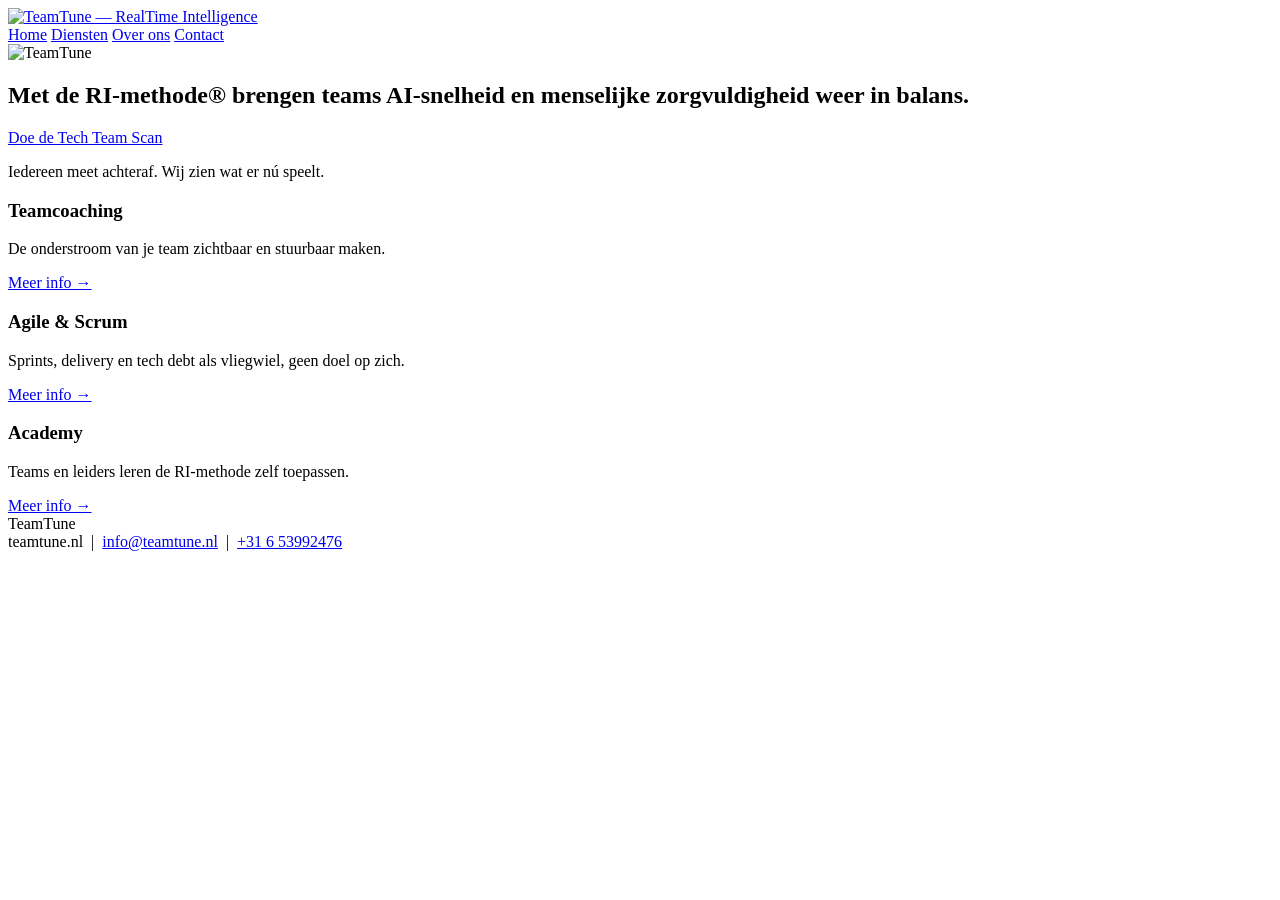
==== index.html @ 5a4c8aef "assets" ====
<!DOCTYPE html>
<html lang="nl">
<head>
<meta charset="UTF-8">
<meta name="viewport" content="width=device-width, initial-scale=1">
<title>TeamTune — RealTime Intelligence</title>
<meta name="description" content="Met de RI-methode® brengen teams AI-snelheid en menselijke zorgvuldigheid weer in balans.">
<link rel="stylesheet" href="assets/style.css">
</head>
<body>

<header class="top">
  <nav class="site-nav">
    <a href="index.html"><img class="nav-logo" src="assets/logo.png" alt="TeamTune — RealTime Intelligence"></a>
    <div class="links">
      <a href="index.html" class="active">Home</a>
      <a href="diensten.html">Diensten</a>
      <a href="over-ons.html">Over ons</a>
      <a href="contact.html">Contact</a>
    </div>
  </nav>
</header>

<section class="hero">
  <div class="wrap">
    <img class="mark" src="assets/icon.png" alt="TeamTune">
    <h1>Met de RI-methode&reg; brengen teams AI-snelheid en menselijke zorgvuldigheid weer in balans.</h1>
    <a class="cta" href="https://teamtune-tech-scan.pages.dev" target="_blank" rel="noopener">Doe de Tech Team Scan</a>
  </div>
</section>

<section class="waarom">
  <div class="wrap">
    <p>Iedereen meet achteraf. <span>Wij zien wat er nú speelt.</span></p>
  </div>
</section>

<section class="diensten">
  <div class="wrap">
    <div class="diensten-grid">

      <div class="tile">
        <div class="mark-dot"></div>
        <h3>Teamcoaching</h3>
        <p>De onderstroom van je team zichtbaar en stuurbaar maken.</p>
        <a class="meer" href="diensten.html">Meer info →</a>
      </div>

      <div class="tile">
        <div class="mark-dot"></div>
        <h3>Agile &amp; Scrum</h3>
        <p>Sprints, delivery en tech debt als vliegwiel, geen doel op zich.</p>
        <a class="meer" href="diensten.html">Meer info →</a>
      </div>

      <div class="tile">
        <div class="mark-dot"></div>
        <h3>Academy</h3>
        <p>Teams en leiders leren de RI-methode zelf toepassen.</p>
        <a class="meer" href="diensten.html">Meer info →</a>
      </div>

    </div>
  </div>
</section>

<footer>
  <div class="wrap">
    <div class="brand">Team<span>Tune</span></div>
    <div class="contact">
      teamtune.nl &nbsp;|&nbsp;
      <a href="mailto:info@teamtune.nl">info@teamtune.nl</a> &nbsp;|&nbsp;
      <a href="tel:+31653992476">+31 6 53992476</a>
    </div>
  </div>
</footer>

</body>
</html>
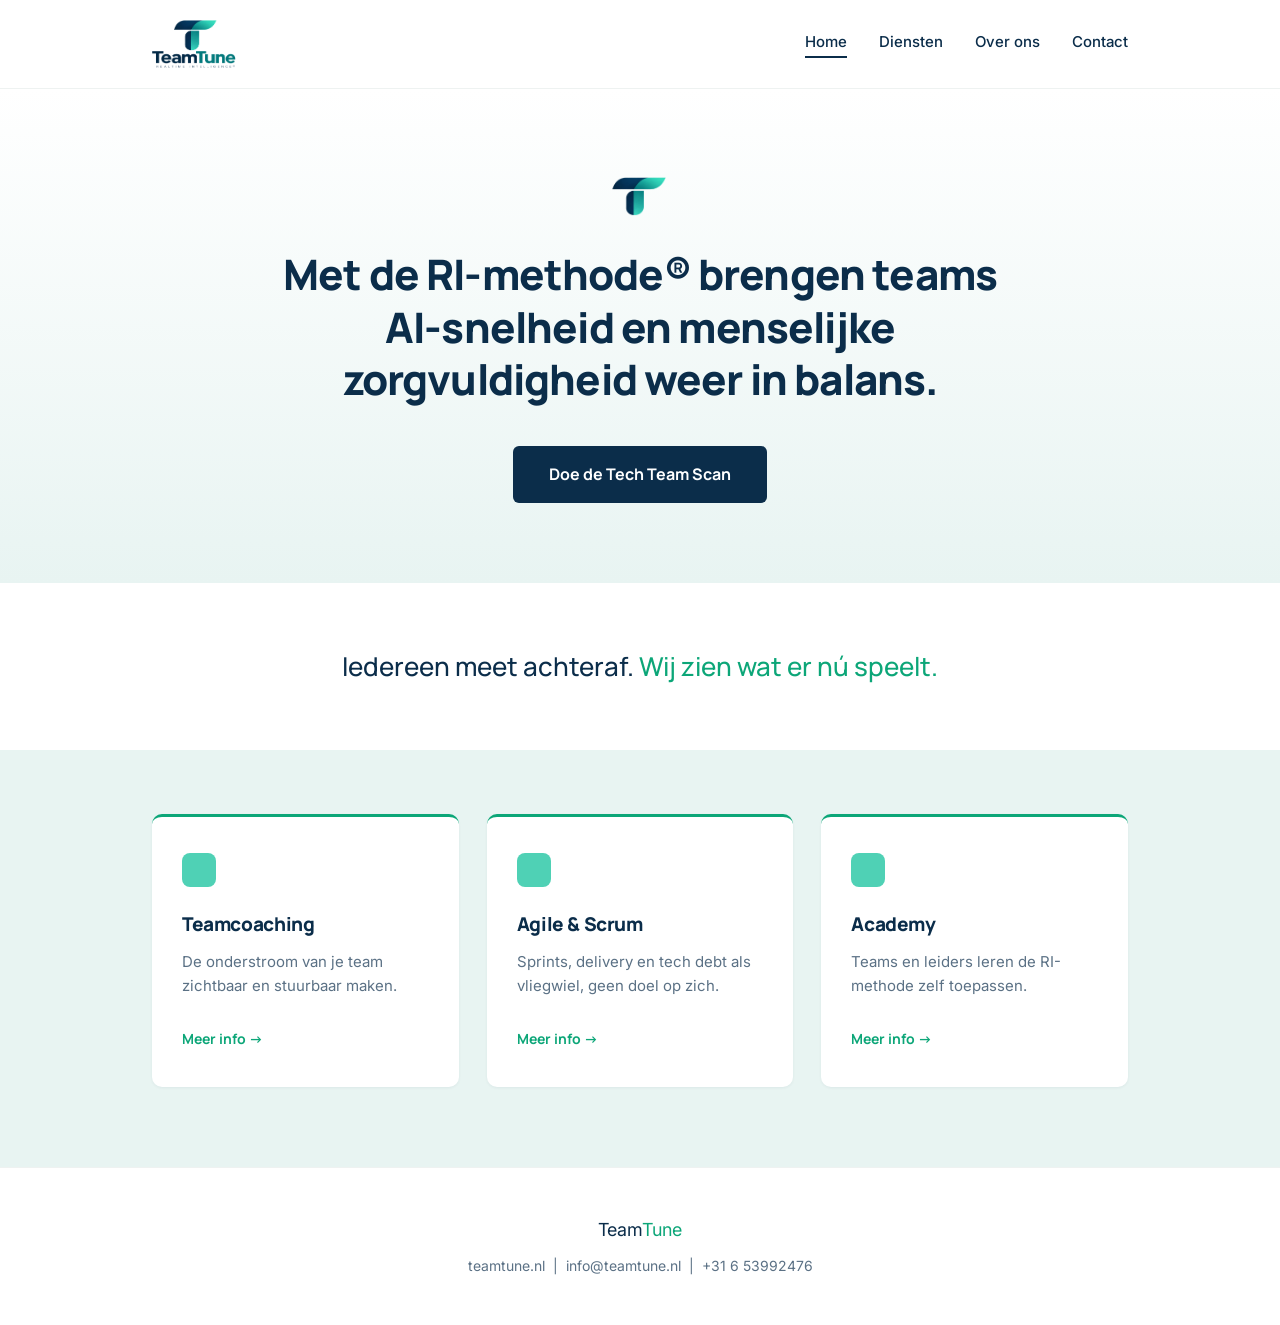
==== commit 44b2b821: "Add files via upload" ====
--- a/index.html
+++ b/index.html
@@ -5,13 +5,13 @@
 <meta name="viewport" content="width=device-width, initial-scale=1">
 <title>TeamTune — RealTime Intelligence</title>
 <meta name="description" content="Met de RI-methode® brengen teams AI-snelheid en menselijke zorgvuldigheid weer in balans.">
-<link rel="stylesheet" href="assets/style.css">
+<link rel="stylesheet" href="style.css">
 </head>
 <body>
 
 <header class="top">
   <nav class="site-nav">
-    <a href="index.html"><img class="nav-logo" src="assets/logo.png" alt="TeamTune — RealTime Intelligence"></a>
+    <a href="index.html"><img class="nav-logo" src="logo.png" alt="TeamTune — RealTime Intelligence"></a>
     <div class="links">
       <a href="index.html" class="active">Home</a>
       <a href="diensten.html">Diensten</a>
@@ -23,7 +23,7 @@
 
 <section class="hero">
   <div class="wrap">
-    <img class="mark" src="assets/icon.png" alt="TeamTune">
+    <img class="mark" src="icon.png" alt="TeamTune">
     <h1>Met de RI-methode&reg; brengen teams AI-snelheid en menselijke zorgvuldigheid weer in balans.</h1>
     <a class="cta" href="https://teamtune-tech-scan.pages.dev" target="_blank" rel="noopener">Doe de Tech Team Scan</a>
   </div>
--- a/style.css
+++ b/style.css
@@ -0,0 +1,183 @@
+@import url('https://fonts.googleapis.com/css2?family=Manrope:wght@400;500;700;800&family=Inter:wght@400;500&display=swap');
+
+:root{
+  --navy:#0B2D4A;
+  --navy-deep:#082238;
+  --teal:#0CA678;
+  --mint:#4FD1B5;
+  --light:#E8F4F2;
+  --white:#FFFFFF;
+  --text-soft:#5B7185;
+}
+*{box-sizing:border-box;margin:0;padding:0;}
+html{scroll-behavior:smooth;}
+body{
+  font-family:'Inter',sans-serif;
+  color:var(--navy);
+  background:var(--white);
+  line-height:1.6;
+  -webkit-font-smoothing:antialiased;
+}
+h1,h2,h3,h4{
+  font-family:'Manrope',sans-serif;
+  font-weight:800;
+  letter-spacing:-0.02em;
+}
+a{color:inherit;text-decoration:none;}
+img{max-width:100%;display:block;}
+.wrap{max-width:1040px;margin:0 auto;padding:0 32px;}
+
+/* NAV */
+nav.site-nav{
+  display:flex;
+  align-items:center;
+  justify-content:space-between;
+  max-width:1040px;
+  margin:0 auto;
+  padding:20px 32px;
+}
+nav.site-nav img.nav-logo{height:48px;width:auto;}
+nav.site-nav .links{display:flex;gap:32px;font-size:15px;font-weight:500;}
+nav.site-nav .links a.active{border-bottom:2px solid var(--navy);padding-bottom:2px;}
+nav.site-nav .links a:hover{color:var(--teal);}
+header.top{border-bottom:1px solid #eef2f1;}
+
+@media (max-width:640px){
+  nav.site-nav{flex-direction:column;gap:14px;padding:16px;}
+  nav.site-nav .links{gap:20px;font-size:14px;}
+}
+
+/* HERO (home) */
+.hero{
+  background:linear-gradient(180deg,var(--white) 0%,var(--light) 100%);
+  padding:88px 0 80px;
+  text-align:center;
+}
+.hero img.mark{width:110px;margin:0 auto 32px;}
+.hero h1{
+  font-size:clamp(28px,4vw,42px);
+  line-height:1.25;
+  max-width:720px;
+  margin:0 auto 40px;
+}
+.cta{
+  display:inline-block;
+  background:var(--navy);
+  color:var(--white);
+  font-family:'Manrope',sans-serif;
+  font-weight:700;
+  font-size:16px;
+  padding:16px 36px;
+  border-radius:6px;
+  transition:background .2s ease, transform .2s ease;
+}
+.cta:hover{background:var(--navy-deep);transform:translateY(-1px);}
+
+/* generic page intro (diensten / over ons / contact) */
+.page-intro{padding:72px 0 16px;text-align:center;}
+.page-intro h1{font-size:clamp(28px,3.8vw,38px);margin-bottom:14px;}
+.page-intro p.sub{
+  font-family:'Manrope',sans-serif;
+  font-weight:500;
+  font-size:17px;
+  color:var(--teal);
+}
+
+/* WAAROM strip */
+.waarom{padding:64px 0;text-align:center;}
+.waarom p{
+  font-family:'Manrope',sans-serif;
+  font-weight:500;
+  font-size:clamp(20px,2.6vw,26px);
+  max-width:680px;
+  margin:0 auto;
+  line-height:1.5;
+}
+.waarom p span{color:var(--teal);}
+
+/* TILE GRID (diensten) */
+.diensten-grid-section{background:var(--light);padding:48px 0 88px;}
+.diensten-grid{
+  display:grid;
+  grid-template-columns:repeat(auto-fit,minmax(260px,1fr));
+  gap:28px;
+}
+.tile{
+  background:var(--white);
+  border-radius:10px;
+  padding:36px 30px;
+  border-top:3px solid var(--teal);
+  box-shadow:0 1px 3px rgba(11,45,74,0.06);
+}
+.tile .mark-dot{width:34px;height:34px;border-radius:8px;background:var(--mint);margin-bottom:22px;}
+.tile h3{font-size:19px;margin-bottom:10px;}
+.tile p{font-size:15px;color:var(--text-soft);margin-bottom:16px;}
+.tile p.result{font-size:14px;color:var(--navy);font-weight:500;margin-bottom:0;}
+.tile p.result span{color:var(--teal);font-weight:700;}
+.tile a.meer{
+  display:inline-block;
+  margin-top:14px;
+  font-family:'Manrope',sans-serif;
+  font-weight:700;
+  font-size:14px;
+  color:var(--teal);
+}
+.tile a.meer:hover{color:var(--navy);}
+
+/* HOME service preview tiles (compact) */
+.diensten{background:var(--light);padding:64px 0 80px;}
+
+/* OVER ONS - RI method steps */
+.methode{background:var(--light);padding:64px 0;}
+.methode h2{font-size:24px;margin-bottom:36px;text-align:center;}
+.steps{
+  display:grid;
+  grid-template-columns:repeat(auto-fit,minmax(260px,1fr));
+  gap:20px;
+  margin-bottom:40px;
+}
+.step{
+  background:var(--white);
+  border-radius:10px;
+  padding:24px 26px;
+  border-top:3px solid var(--teal);
+}
+.step h4{font-size:16px;margin-bottom:8px;}
+.step p{font-size:14px;color:var(--text-soft);margin:0;}
+.closing{
+  font-family:'Manrope',sans-serif;
+  font-weight:500;
+  font-size:18px;
+  text-align:center;
+  max-width:640px;
+  margin:0 auto;
+}
+.closing span{color:var(--teal);}
+
+.intro-text{padding:8px 0 56px;}
+.intro-text .wrap{max-width:720px;}
+.intro-text p{font-size:17px;margin-bottom:20px;}
+
+/* CONTACT */
+.contact-page{padding:72px 0 96px;text-align:center;}
+.contact-page .details{
+  font-family:'Manrope',sans-serif;
+  font-weight:600;
+  font-size:18px;
+  margin-top:24px;
+}
+.contact-page .details a{display:block;margin:10px 0;}
+.contact-page .details a:hover{color:var(--teal);}
+
+/* FOOTER */
+footer{padding:48px 0;text-align:center;border-top:1px solid #eef2f1;}
+footer .brand{font-size:18px;margin-bottom:10px;}
+footer .brand span{color:var(--teal);}
+footer .contact{font-size:14px;color:var(--text-soft);}
+footer .contact a:hover{color:var(--teal);}
+
+@media (max-width:720px){
+  .diensten-grid{grid-template-columns:1fr;}
+  .steps{grid-template-columns:1fr;}
+  .hero{padding:64px 0 56px;}
+}
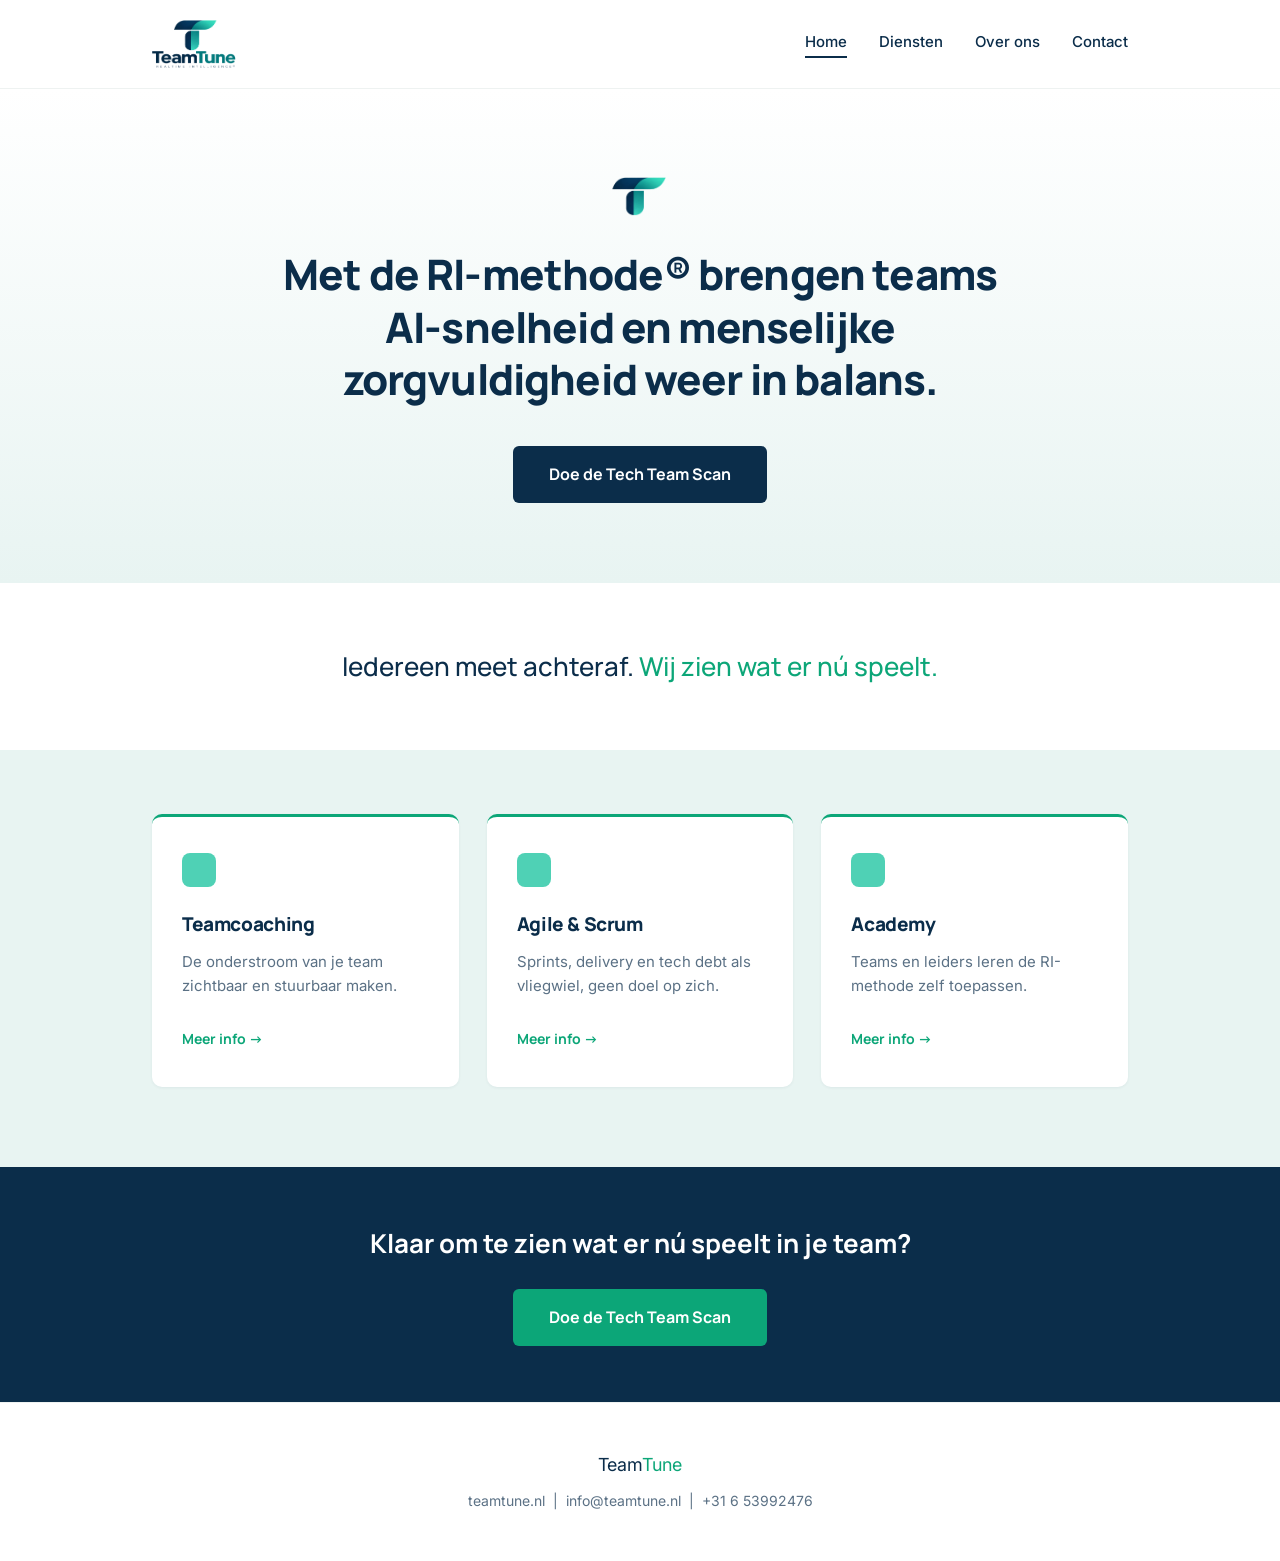
==== commit 386756ed: "Add files via upload" ====
--- a/index.html
+++ b/index.html
@@ -64,6 +64,13 @@
   </div>
 </section>
 
+<section class="cta-band">
+  <div class="wrap">
+    <p>Klaar om te zien wat er nú speelt in je team?</p>
+    <a class="cta" href="https://teamtune-tech-scan.pages.dev" target="_blank" rel="noopener">Doe de Tech Team Scan</a>
+  </div>
+</section>
+
 <footer>
   <div class="wrap">
     <div class="brand">Team<span>Tune</span></div>
--- a/style.css
+++ b/style.css
@@ -169,6 +169,24 @@
 .contact-page .details a{display:block;margin:10px 0;}
 .contact-page .details a:hover{color:var(--teal);}
 
+/* CTA BAND */
+.cta-band{
+  background:var(--navy);
+  padding:56px 0;
+  text-align:center;
+}
+.cta-band p{
+  font-family:'Manrope',sans-serif;
+  font-weight:700;
+  font-size:clamp(20px,2.6vw,26px);
+  color:var(--white);
+  margin-bottom:24px;
+}
+.cta-band .cta{
+  background:var(--teal);
+}
+.cta-band .cta:hover{background:var(--mint);color:var(--navy);}
+
 /* FOOTER */
 footer{padding:48px 0;text-align:center;border-top:1px solid #eef2f1;}
 footer .brand{font-size:18px;margin-bottom:10px;}
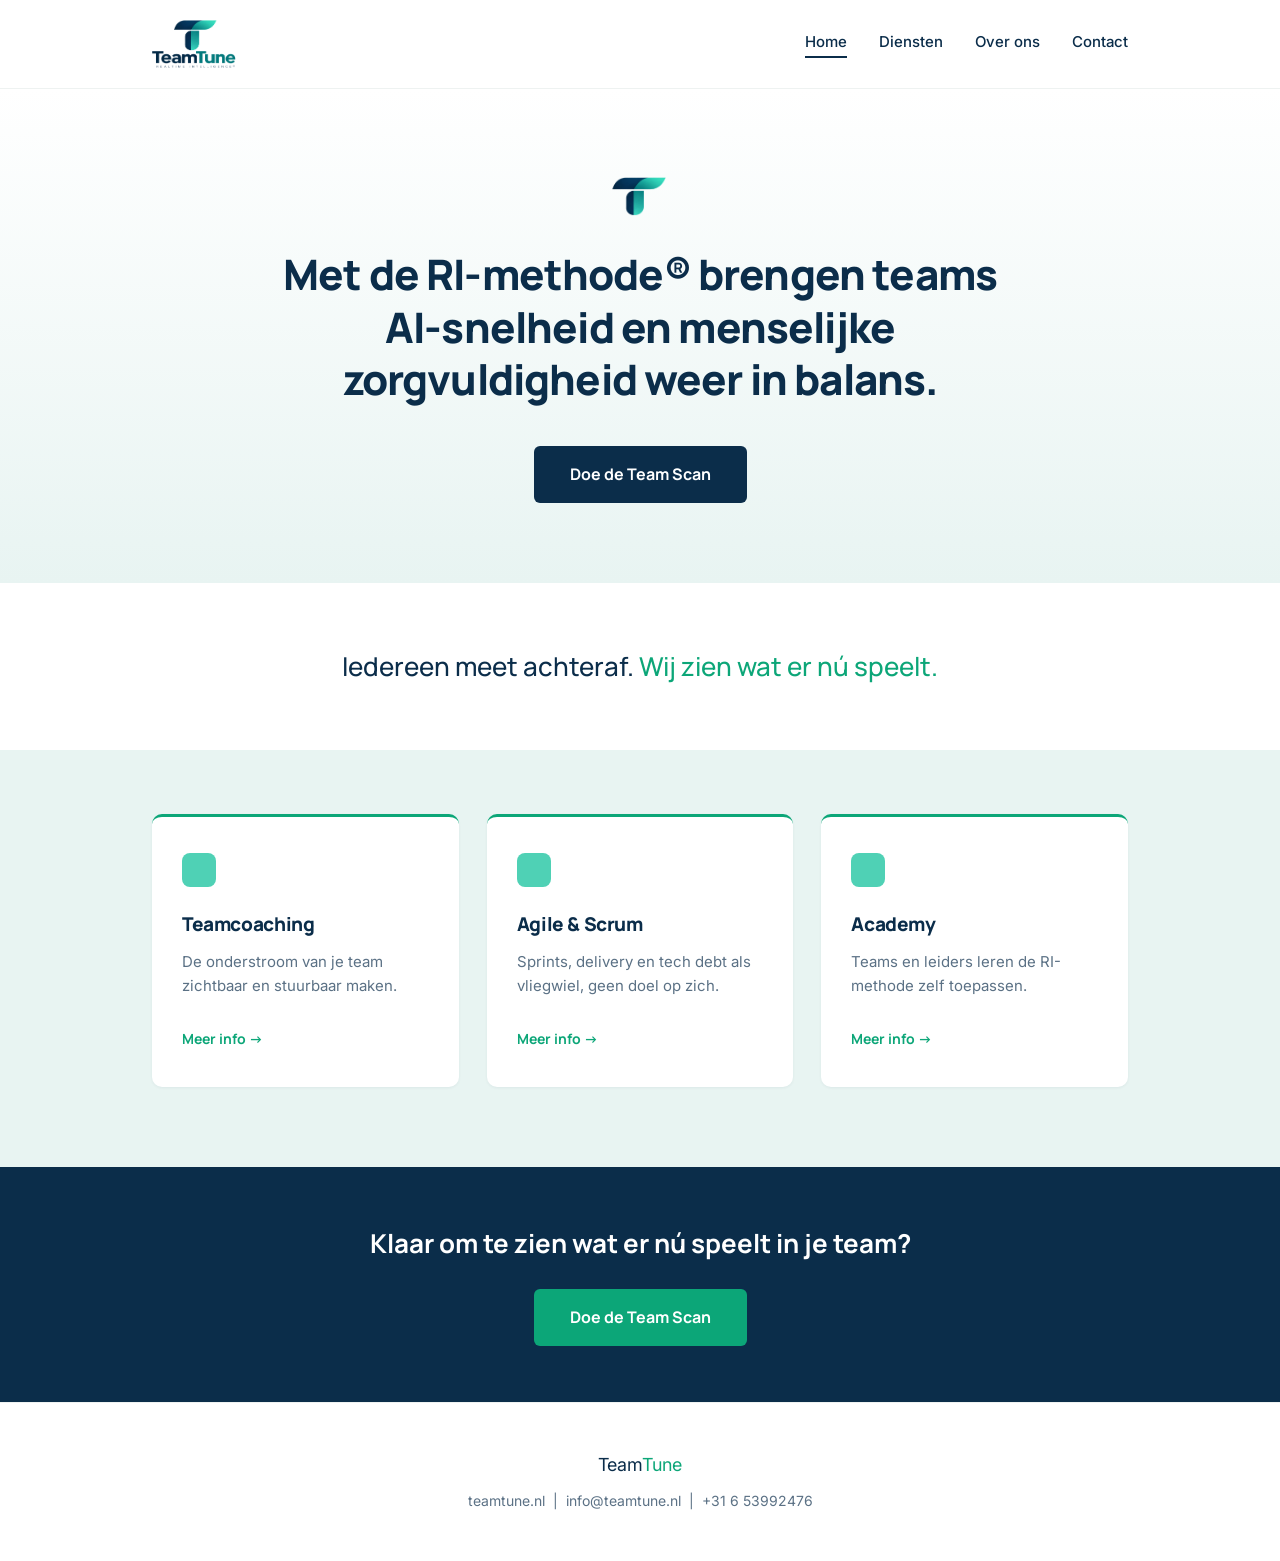
==== commit db391beb: "Add files via upload" ====
--- a/index.html
+++ b/index.html
@@ -25,7 +25,7 @@
   <div class="wrap">
     <img class="mark" src="icon.png" alt="TeamTune">
     <h1>Met de RI-methode&reg; brengen teams AI-snelheid en menselijke zorgvuldigheid weer in balans.</h1>
-    <a class="cta" href="https://teamtune-tech-scan.pages.dev" target="_blank" rel="noopener">Doe de Tech Team Scan</a>
+    <a class="cta" href="https://teamtune-tech-scan.pages.dev" target="_blank" rel="noopener">Doe de Team Scan</a>
   </div>
 </section>
 
@@ -67,7 +67,7 @@
 <section class="cta-band">
   <div class="wrap">
     <p>Klaar om te zien wat er nú speelt in je team?</p>
-    <a class="cta" href="https://teamtune-tech-scan.pages.dev" target="_blank" rel="noopener">Doe de Tech Team Scan</a>
+    <a class="cta" href="https://teamtune-tech-scan.pages.dev" target="_blank" rel="noopener">Doe de Team Scan</a>
   </div>
 </section>
 
--- a/style.css
+++ b/style.css
@@ -102,6 +102,13 @@
   grid-template-columns:repeat(auto-fit,minmax(260px,1fr));
   gap:28px;
 }
+.diensten-grid.cols-4{grid-template-columns:repeat(4,1fr);}
+@media (max-width:900px){
+  .diensten-grid.cols-4{grid-template-columns:repeat(2,1fr);}
+}
+@media (max-width:600px){
+  .diensten-grid.cols-4{grid-template-columns:1fr;}
+}
 .tile{
   background:var(--white);
   border-radius:10px;
@@ -112,8 +119,11 @@
 .tile .mark-dot{width:34px;height:34px;border-radius:8px;background:var(--mint);margin-bottom:22px;}
 .tile h3{font-size:19px;margin-bottom:10px;}
 .tile p{font-size:15px;color:var(--text-soft);margin-bottom:16px;}
-.tile p.result{font-size:14px;color:var(--navy);font-weight:500;margin-bottom:0;}
+.tile p.result{font-size:14px;color:var(--navy);font-weight:500;margin-bottom:10px;}
+.tile p.result:last-child{margin-bottom:0;}
 .tile p.result span{color:var(--teal);font-weight:700;}
+.tile p.example{font-size:14px;color:var(--text-soft);font-style:italic;margin-bottom:0;}
+.tile p.example span{color:var(--teal);font-weight:700;font-style:normal;}
 .tile a.meer{
   display:inline-block;
   margin-top:14px;
@@ -144,6 +154,7 @@
 }
 .step h4{font-size:16px;margin-bottom:8px;}
 .step p{font-size:14px;color:var(--text-soft);margin:0;}
+.methode img.diagram{max-width:100%;margin:0 auto 40px;display:block;}
 .closing{
   font-family:'Manrope',sans-serif;
   font-weight:500;
@@ -159,15 +170,69 @@
 .intro-text p{font-size:17px;margin-bottom:20px;}
 
 /* CONTACT */
-.contact-page{padding:72px 0 96px;text-align:center;}
+.contact-page{padding:72px 0 96px;}
+.contact-page .intro{text-align:center;margin-bottom:48px;}
 .contact-page .details{
   font-family:'Manrope',sans-serif;
   font-weight:600;
   font-size:18px;
-  margin-top:24px;
+  text-align:center;
+  margin-bottom:56px;
 }
 .contact-page .details a{display:block;margin:10px 0;}
 .contact-page .details a:hover{color:var(--teal);}
+
+.contact-form{max-width:560px;margin:0 auto;}
+.contact-form label{
+  display:block;
+  font-family:'Manrope',sans-serif;
+  font-weight:600;
+  font-size:14px;
+  margin-bottom:6px;
+  color:var(--navy);
+}
+.contact-form input,
+.contact-form textarea{
+  width:100%;
+  padding:12px 14px;
+  border:1px solid #d7e1df;
+  border-radius:6px;
+  font-family:'Inter',sans-serif;
+  font-size:15px;
+  color:var(--navy);
+  margin-bottom:20px;
+  background:var(--white);
+}
+.contact-form input:focus,
+.contact-form textarea:focus{
+  outline:none;
+  border-color:var(--teal);
+}
+.contact-form textarea{min-height:140px;resize:vertical;}
+.contact-form button{
+  display:inline-block;
+  background:var(--navy);
+  color:var(--white);
+  font-family:'Manrope',sans-serif;
+  font-weight:700;
+  font-size:16px;
+  padding:14px 32px;
+  border-radius:6px;
+  border:none;
+  cursor:pointer;
+  transition:background .2s ease;
+}
+.contact-form button:hover{background:var(--navy-deep);}
+.contact-form .hp{display:none;}
+.form-status{
+  font-family:'Manrope',sans-serif;
+  font-weight:600;
+  font-size:15px;
+  margin-top:16px;
+  display:none;
+}
+.form-status.success{color:var(--teal);display:block;}
+.form-status.error{color:#c0392b;display:block;}
 
 /* CTA BAND */
 .cta-band{
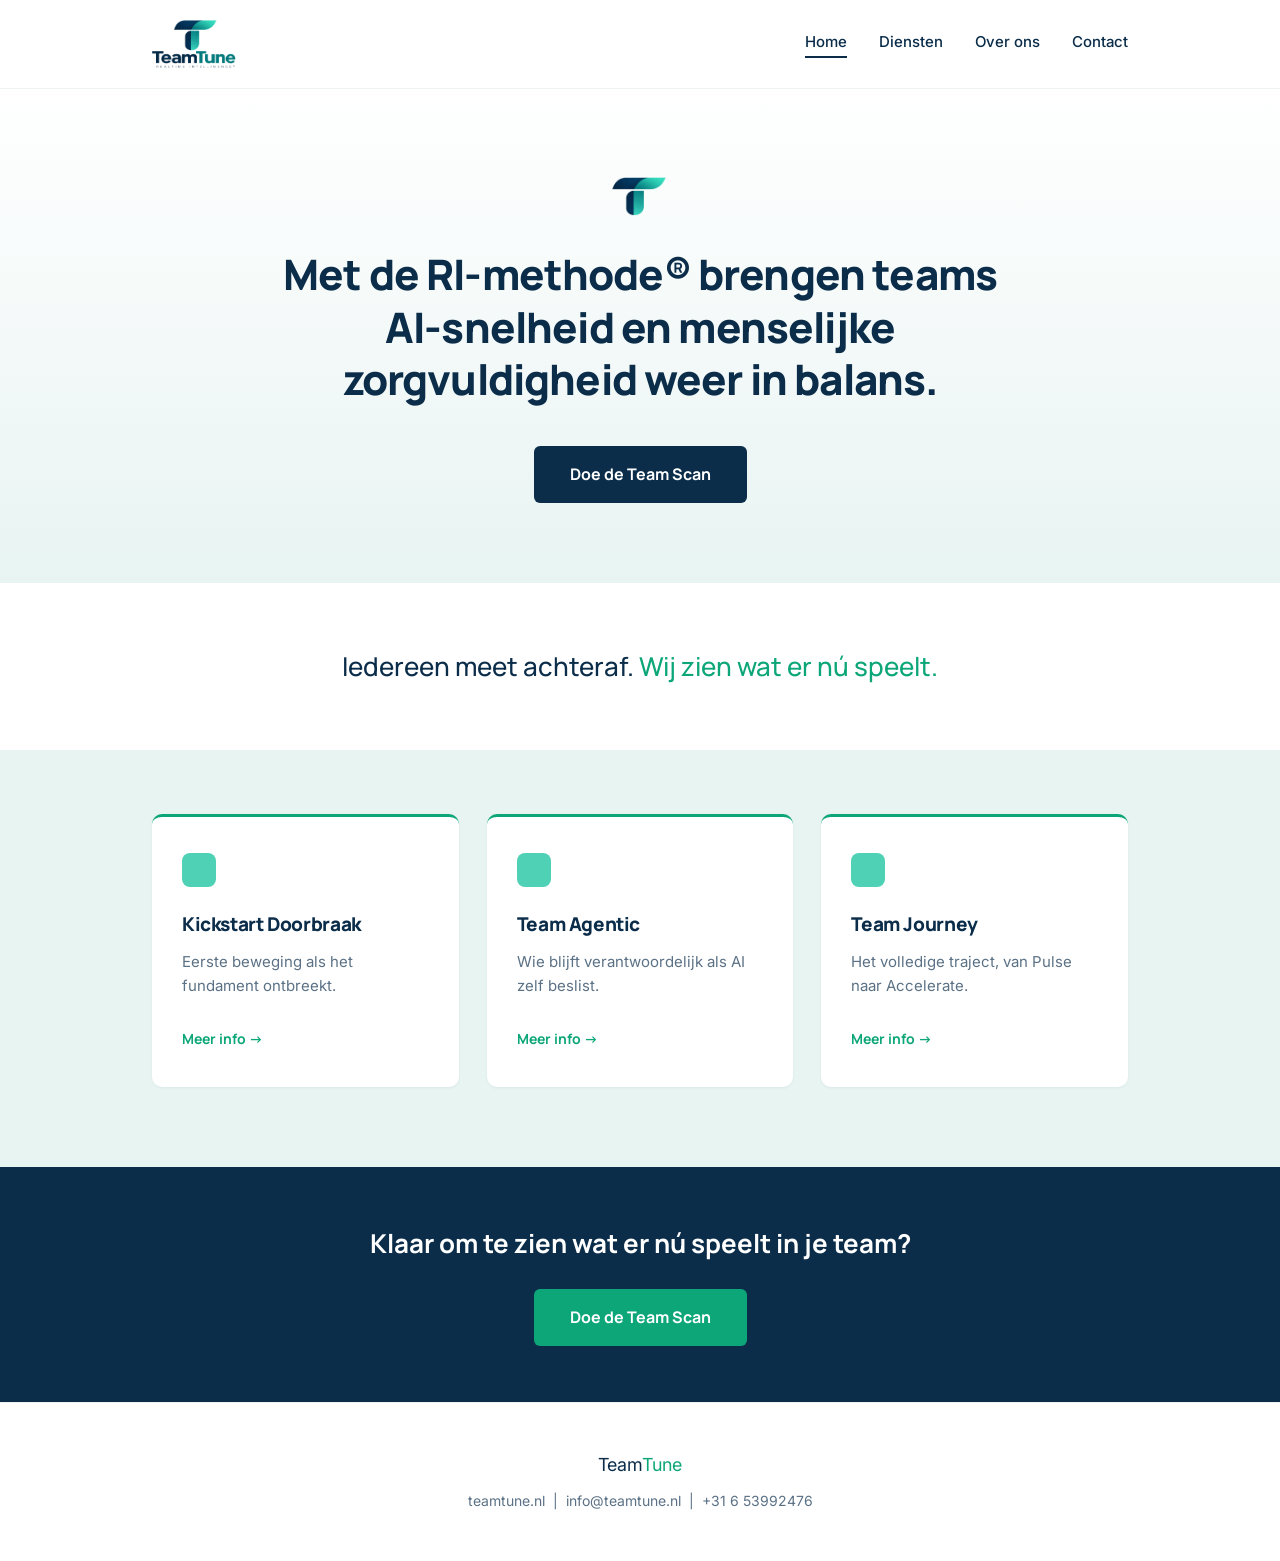
==== commit 05110e4a: "Add files via upload" ====
--- a/index.html
+++ b/index.html
@@ -5,6 +5,12 @@
 <meta name="viewport" content="width=device-width, initial-scale=1">
 <title>TeamTune — RealTime Intelligence</title>
 <meta name="description" content="Met de RI-methode® brengen teams AI-snelheid en menselijke zorgvuldigheid weer in balans.">
+<meta property="og:type" content="website">
+<meta property="og:title" content="TeamTune — RealTime Intelligence">
+<meta property="og:description" content="Met de RI-methode® brengen teams AI-snelheid en menselijke zorgvuldigheid weer in balans.">
+<meta property="og:image" content="https://teamtune.nl/og-image.png">
+<meta property="og:url" content="https://teamtune.nl/">
+<meta name="twitter:card" content="summary_large_image">
 <link rel="stylesheet" href="style.css">
 </head>
 <body>
@@ -41,22 +47,22 @@
 
       <div class="tile">
         <div class="mark-dot"></div>
-        <h3>Teamcoaching</h3>
-        <p>De onderstroom van je team zichtbaar en stuurbaar maken.</p>
+        <h3>Kickstart Doorbraak</h3>
+        <p>Eerste beweging als het fundament ontbreekt.</p>
         <a class="meer" href="diensten.html">Meer info →</a>
       </div>
 
       <div class="tile">
         <div class="mark-dot"></div>
-        <h3>Agile &amp; Scrum</h3>
-        <p>Sprints, delivery en tech debt als vliegwiel, geen doel op zich.</p>
+        <h3>Team Agentic</h3>
+        <p>Wie blijft verantwoordelijk als AI zelf beslist.</p>
         <a class="meer" href="diensten.html">Meer info →</a>
       </div>
 
       <div class="tile">
         <div class="mark-dot"></div>
-        <h3>Academy</h3>
-        <p>Teams en leiders leren de RI-methode zelf toepassen.</p>
+        <h3>Team Journey</h3>
+        <p>Het volledige traject, van Pulse naar Accelerate.</p>
         <a class="meer" href="diensten.html">Meer info →</a>
       </div>
 
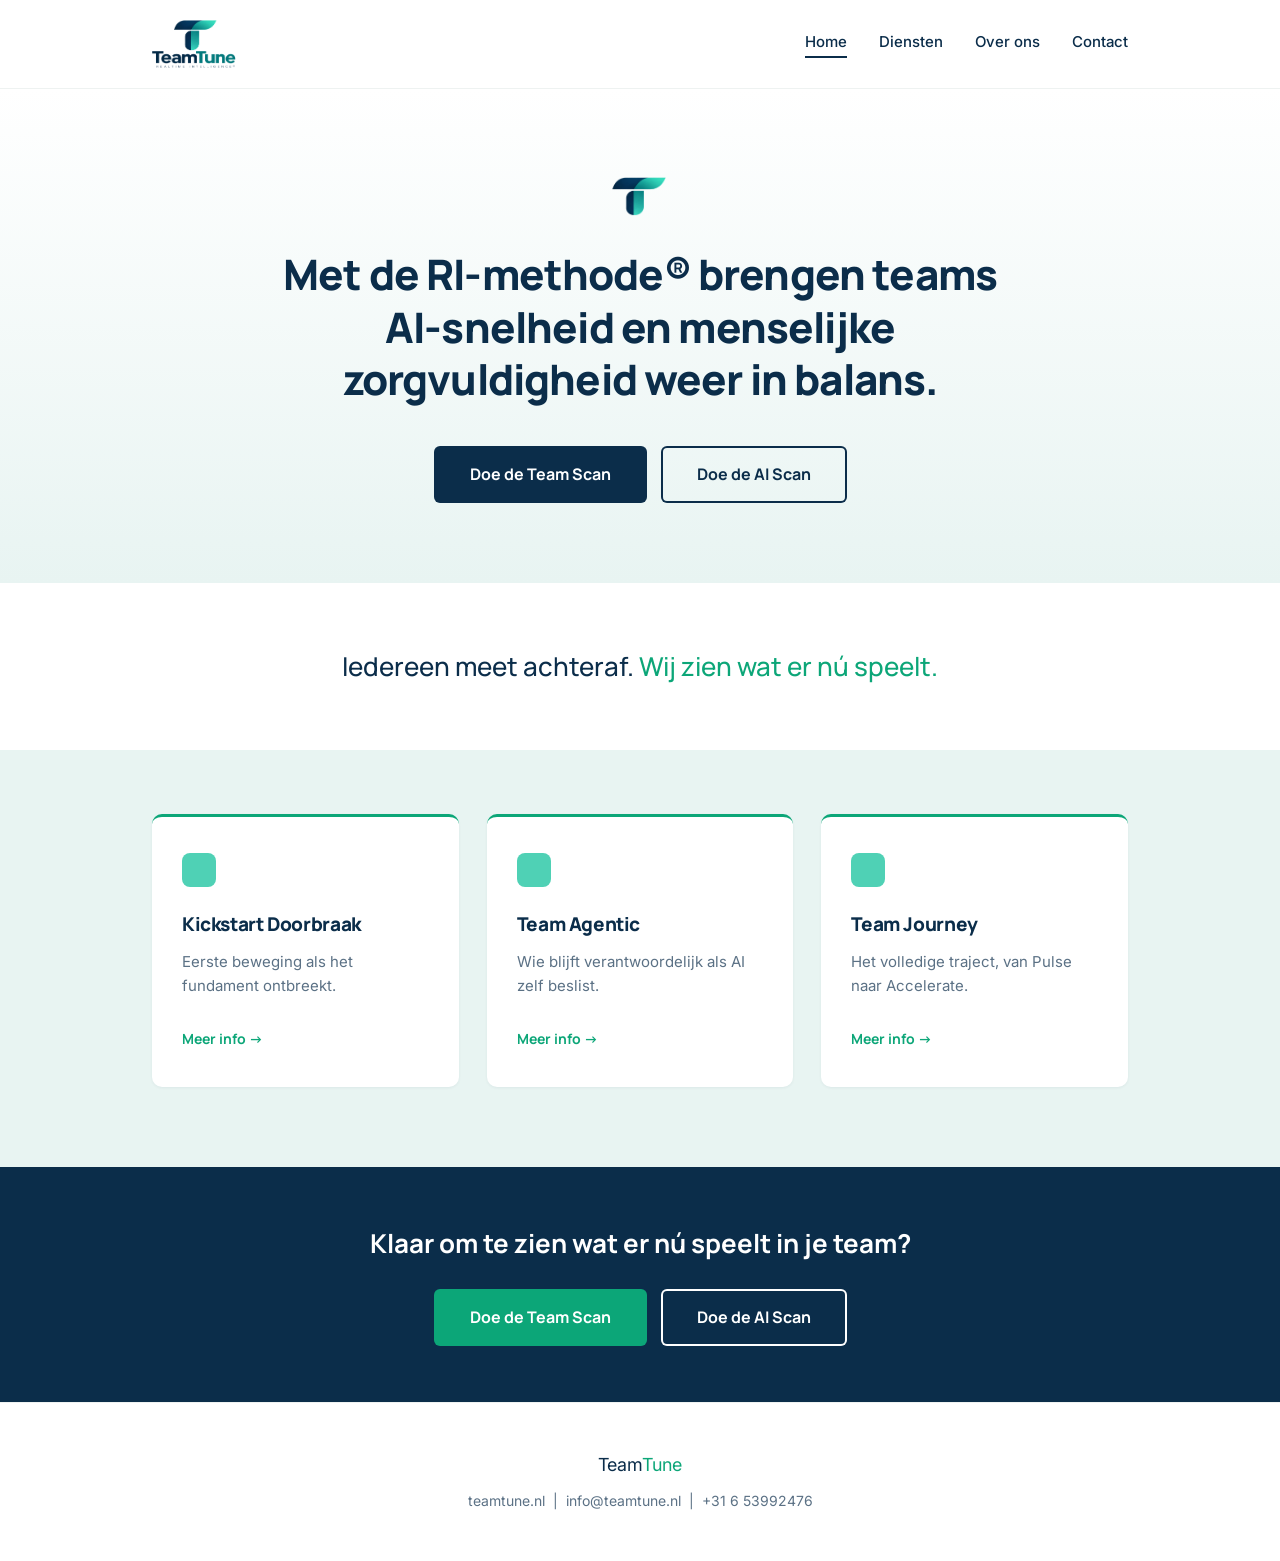
==== commit 299887fc: "Knop 'Doe de AI Scan' naast de Team Scan op alle pagina's Co-Authored-By: Claude Opus 5.5 <noreply@a" ====
--- a/index.html
+++ b/index.html
@@ -31,7 +31,10 @@
   <div class="wrap">
     <img class="mark" src="icon.png" alt="TeamTune">
     <h1>Met de RI-methode&reg; brengen teams AI-snelheid en menselijke zorgvuldigheid weer in balans.</h1>
-    <a class="cta" href="https://teamtune-tech-scan.pages.dev" target="_blank" rel="noopener">Doe de Team Scan</a>
+    <div class="cta-row">
+      <a class="cta" href="https://teamtune-tech-scan.pages.dev" target="_blank" rel="noopener">Doe de Team Scan</a>
+      <a class="cta cta-alt" href="https://teamtune-ai-scan.mike-smit.workers.dev" target="_blank" rel="noopener">Doe de AI Scan</a>
+    </div>
   </div>
 </section>
 
@@ -73,7 +76,10 @@
 <section class="cta-band">
   <div class="wrap">
     <p>Klaar om te zien wat er nú speelt in je team?</p>
-    <a class="cta" href="https://teamtune-tech-scan.pages.dev" target="_blank" rel="noopener">Doe de Team Scan</a>
+    <div class="cta-row">
+      <a class="cta" href="https://teamtune-tech-scan.pages.dev" target="_blank" rel="noopener">Doe de Team Scan</a>
+      <a class="cta cta-alt" href="https://teamtune-ai-scan.mike-smit.workers.dev" target="_blank" rel="noopener">Doe de AI Scan</a>
+    </div>
   </div>
 </section>
 
--- a/style.css
+++ b/style.css
@@ -72,6 +72,9 @@
   transition:background .2s ease, transform .2s ease;
 }
 .cta:hover{background:var(--navy-deep);transform:translateY(-1px);}
+.cta-row{display:flex;flex-wrap:wrap;justify-content:center;gap:14px;}
+.cta.cta-alt{background:transparent;color:var(--navy);box-shadow:inset 0 0 0 2px var(--navy);}
+.cta.cta-alt:hover{background:var(--navy);color:var(--white);}
 
 /* generic page intro (diensten / over ons / contact) */
 .page-intro{padding:72px 0 16px;text-align:center;}
@@ -251,6 +254,8 @@
   background:var(--teal);
 }
 .cta-band .cta:hover{background:var(--mint);color:var(--navy);}
+.cta-band .cta.cta-alt{background:transparent;color:var(--white);box-shadow:inset 0 0 0 2px var(--white);}
+.cta-band .cta.cta-alt:hover{background:var(--white);color:var(--navy);}
 
 /* FOOTER */
 footer{padding:48px 0;text-align:center;border-top:1px solid #eef2f1;}
